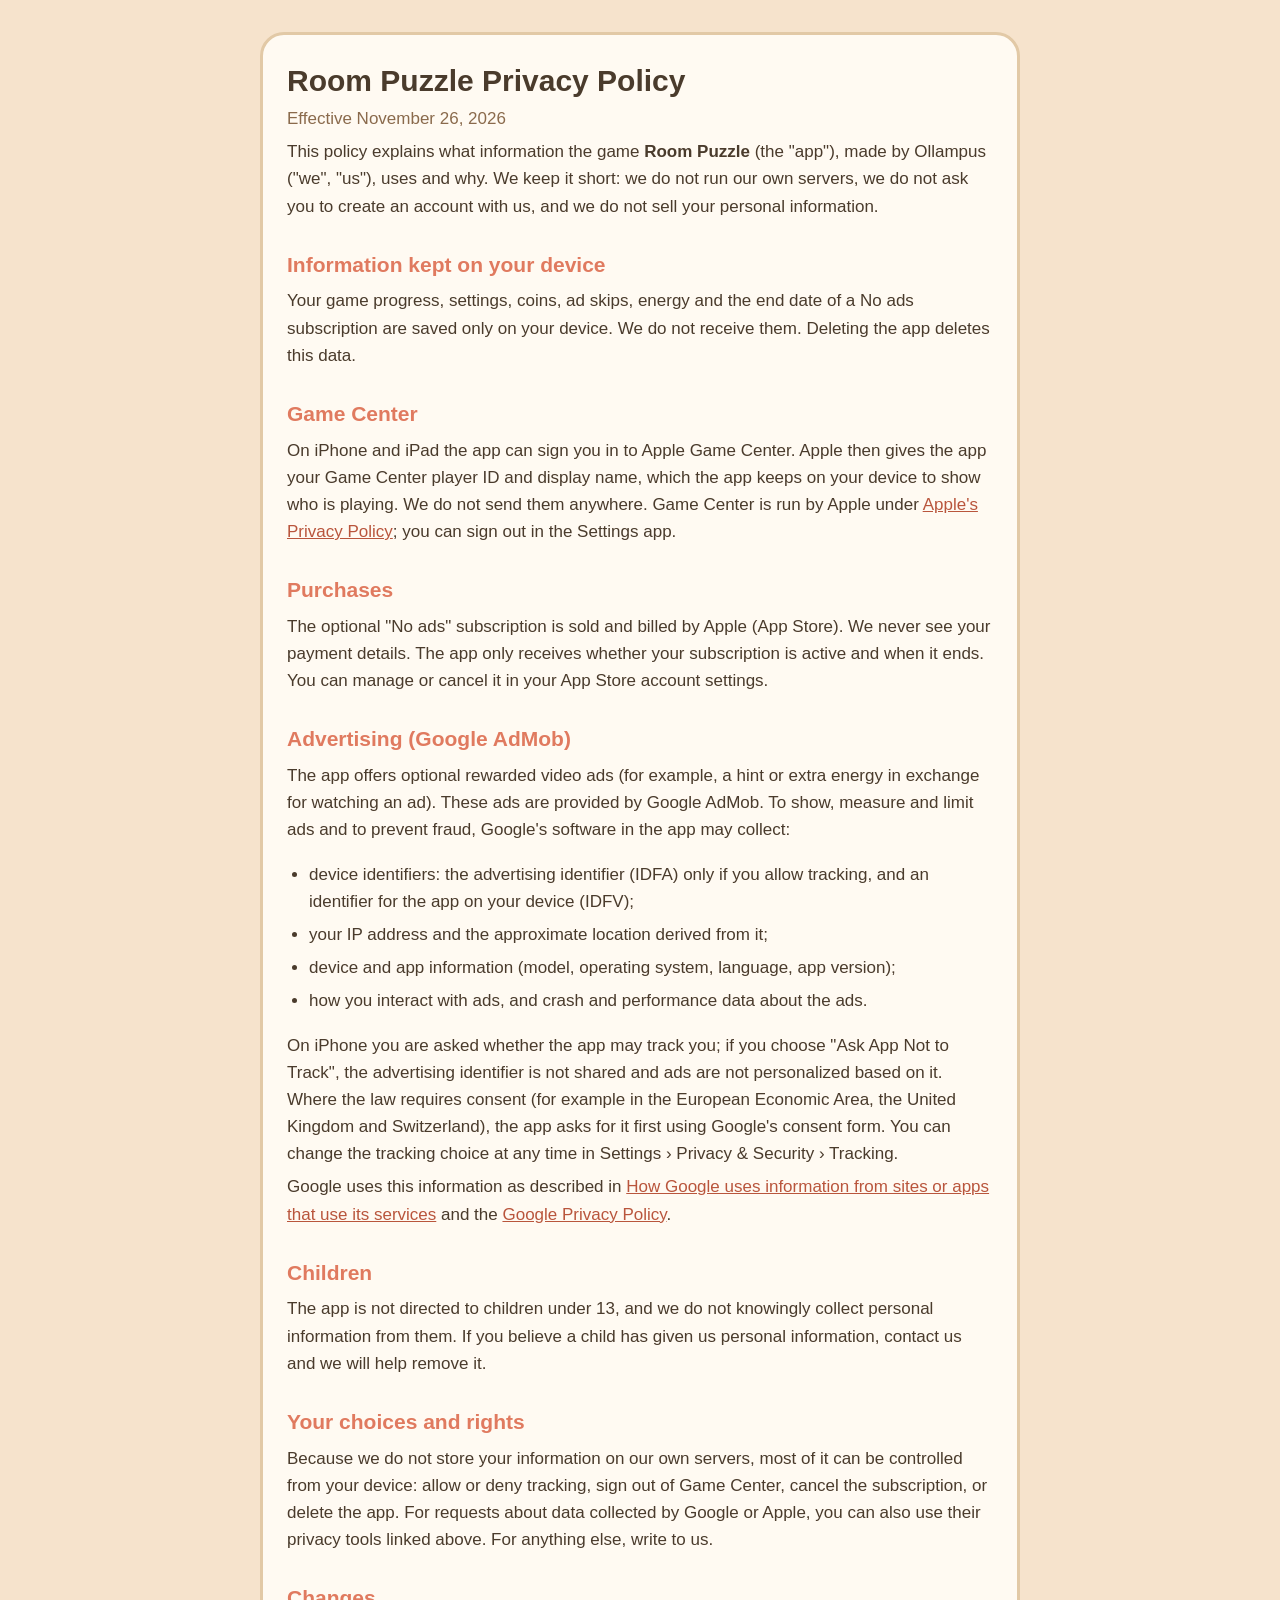
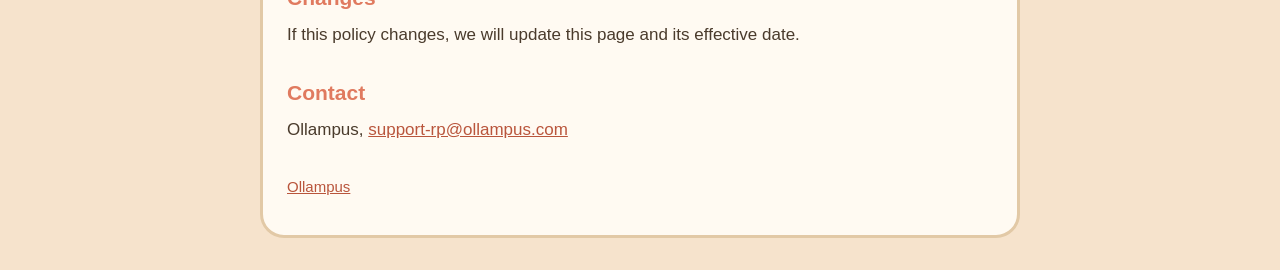
==== room-puzzle/privacy/index.html @ 0156be34 "Update site from room-puzzle c24eb01" ====
<!doctype html>
<html lang="en">
<head>
<meta charset="utf-8">
<meta name="viewport" content="width=device-width, initial-scale=1">
<title>Room Puzzle Privacy</title>
<meta name="description" content="Privacy Policy of the Room Puzzle game by Ollampus.">
<link rel="stylesheet" href="/style.css">
</head>
<body>
<main>
  <h1>Room Puzzle Privacy Policy</h1>
  <p class="sub">Effective November 26, 2026</p>

  <p>This policy explains what information the game <strong>Room Puzzle</strong> (the "app"), made by
    Ollampus ("we", "us"), uses and why. We keep it short: we do not run our own servers, we do not
    ask you to create an account with us, and we do not sell your personal information.</p>

  <h2>Information kept on your device</h2>
  <p>Your game progress, settings, coins, ad skips, energy and the end date of a No ads subscription
    are saved only on your device. We do not receive them. Deleting the app deletes this data.</p>

  <h2>Game Center</h2>
  <p>On iPhone and iPad the app can sign you in to Apple Game Center. Apple then gives the app your
    Game Center player ID and display name, which the app keeps on your device to show who is
    playing. We do not send them anywhere. Game Center is run by Apple under
    <a href="https://www.apple.com/legal/privacy/">Apple's Privacy Policy</a>; you can sign out in
    the Settings app.</p>

  <h2>Purchases</h2>
  <p>The optional "No ads" subscription is sold and billed by Apple (App Store). We never see your
    payment details. The app only receives whether your subscription is active and when it ends.
    You can manage or cancel it in your App Store account settings.</p>

  <h2>Advertising (Google AdMob)</h2>
  <p>The app offers optional rewarded video ads (for example, a hint or extra energy in exchange for
    watching an ad). These ads are provided by Google AdMob. To show, measure and limit ads and to
    prevent fraud, Google's software in the app may collect:</p>
  <ul>
    <li>device identifiers: the advertising identifier (IDFA) only if you allow tracking, and an
      identifier for the app on your device (IDFV);</li>
    <li>your IP address and the approximate location derived from it;</li>
    <li>device and app information (model, operating system, language, app version);</li>
    <li>how you interact with ads, and crash and performance data about the ads.</li>
  </ul>
  <p>On iPhone you are asked whether the app may track you; if you choose "Ask App Not to Track",
    the advertising identifier is not shared and ads are not personalized based on it. Where the law
    requires consent (for example in the European Economic Area, the United Kingdom and Switzerland),
    the app asks for it first using Google's consent form. You can change the tracking choice at any
    time in Settings › Privacy &amp; Security › Tracking.</p>
  <p>Google uses this information as described in
    <a href="https://policies.google.com/technologies/partner-sites">How Google uses information from
    sites or apps that use its services</a> and the
    <a href="https://policies.google.com/privacy">Google Privacy Policy</a>.</p>

  <h2>Children</h2>
  <p>The app is not directed to children under 13, and we do not knowingly collect personal
    information from them. If you believe a child has given us personal information, contact us and
    we will help remove it.</p>

  <h2>Your choices and rights</h2>
  <p>Because we do not store your information on our own servers, most of it can be controlled from
    your device: allow or deny tracking, sign out of Game Center, cancel the subscription, or delete
    the app. For requests about data collected by Google or Apple, you can also use their privacy
    tools linked above. For anything else, write to us.</p>

  <h2>Changes</h2>
  <p>If this policy changes, we will update this page and its effective date.</p>

  <h2>Contact</h2>
  <p>Ollampus, <a href="mailto:support-rp@ollampus.com">support-rp@ollampus.com</a></p>

  <footer><a href="/">Ollampus</a></footer>
</main>
</body>
</html>
---- style.css ----
:root {
  --ink: #4a3b2c;
  --sub: #8a6a4c;
  --paper: #fffaf2;
  --bg: #f6e3cc;
  --edge: #e2c9a6;
  --accent: #e07a5f;
}
* { box-sizing: border-box; }
body {
  margin: 0;
  background: var(--bg);
  color: var(--ink);
  font: 17px/1.6 -apple-system, BlinkMacSystemFont, "Segoe UI", Roboto, Helvetica, Arial, sans-serif;
}
main {
  max-width: 760px;
  margin: 32px auto;
  padding: 28px 24px 36px;
  background: var(--paper);
  border: 3px solid var(--edge);
  border-radius: 24px;
}
@media (max-width: 800px) { main { margin: 16px; } }
h1 { font-size: 30px; line-height: 1.2; margin: 0 0 6px; }
h2 { font-size: 21px; margin: 28px 0 6px; color: var(--accent); }
p, li { margin: 6px 0; }
ul { padding-left: 22px; }
a { color: #b9553c; }
.sub { color: var(--sub); margin-top: 0; }
.app { display: flex; gap: 16px; align-items: center; margin: 20px 0; }
.app img { width: 88px; height: 88px; border-radius: 20px; border: 2px solid var(--edge); }
footer { margin-top: 32px; color: var(--sub); font-size: 15px; }
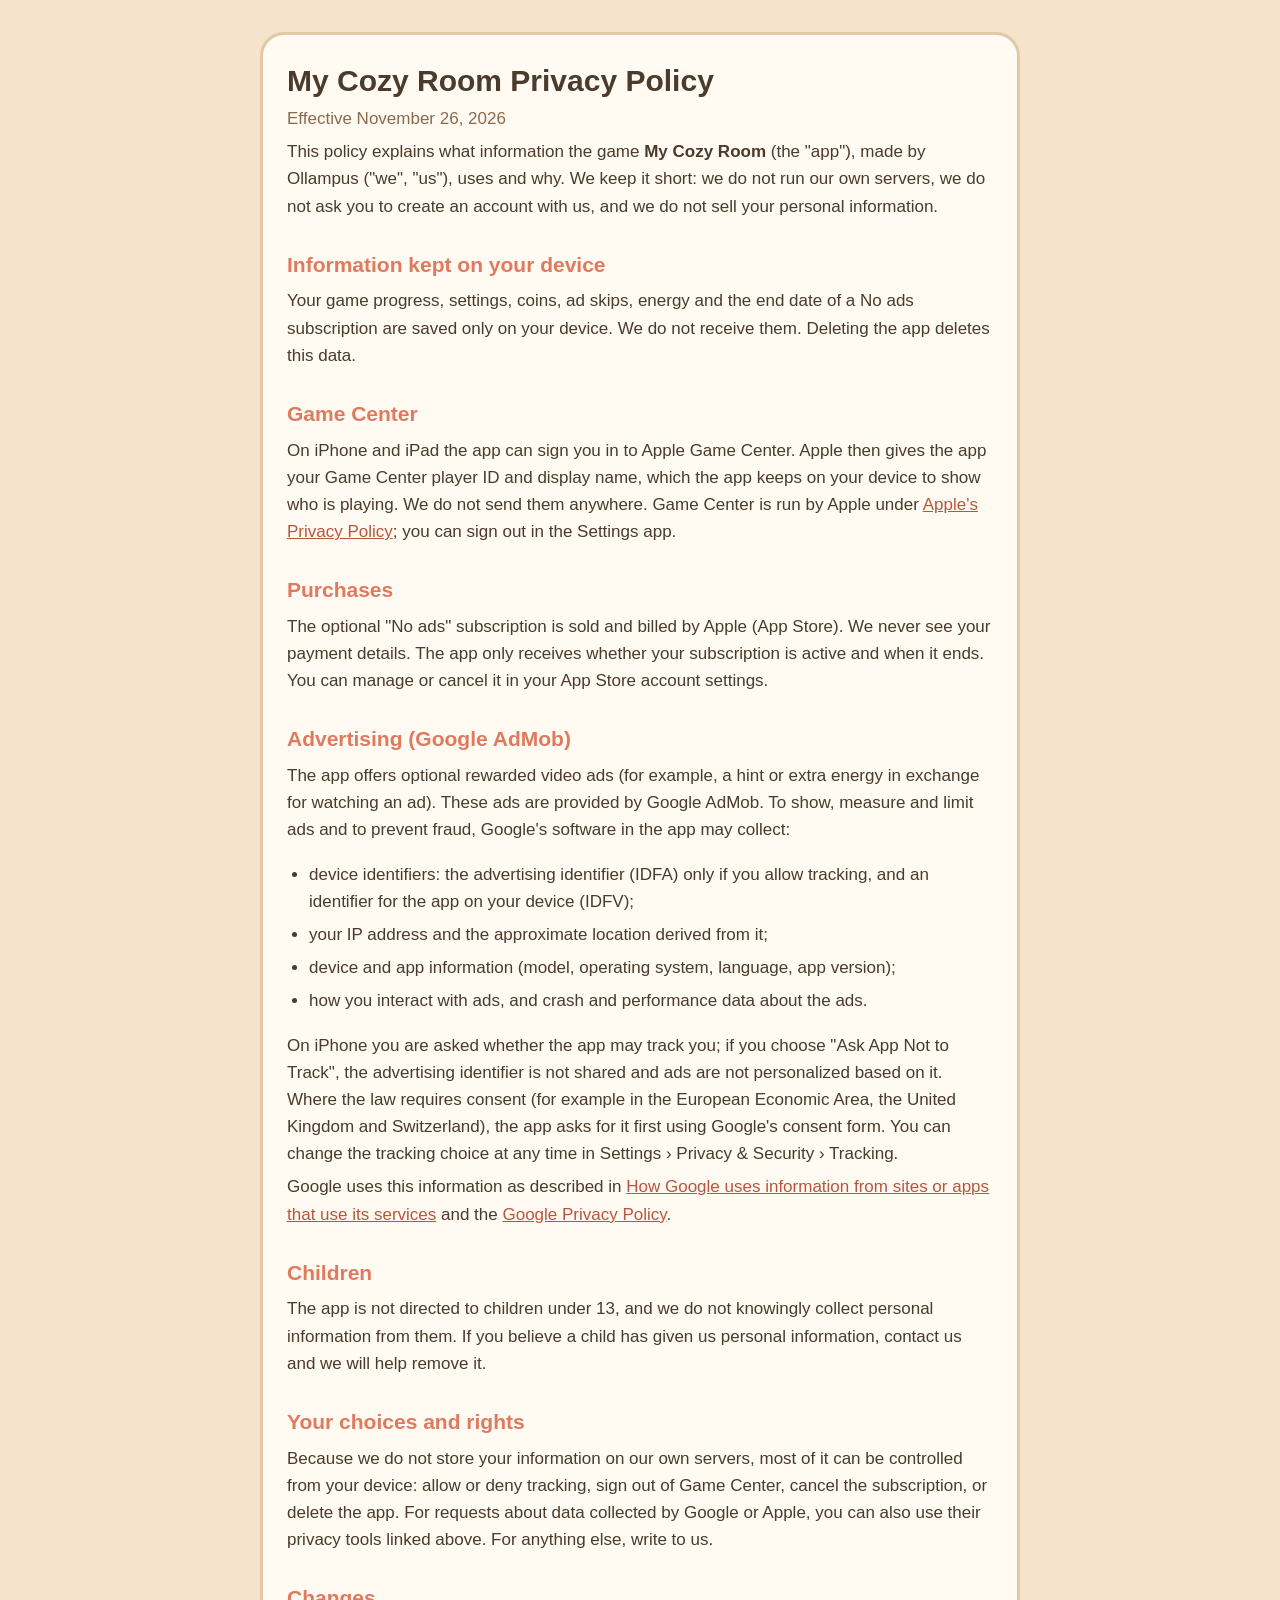
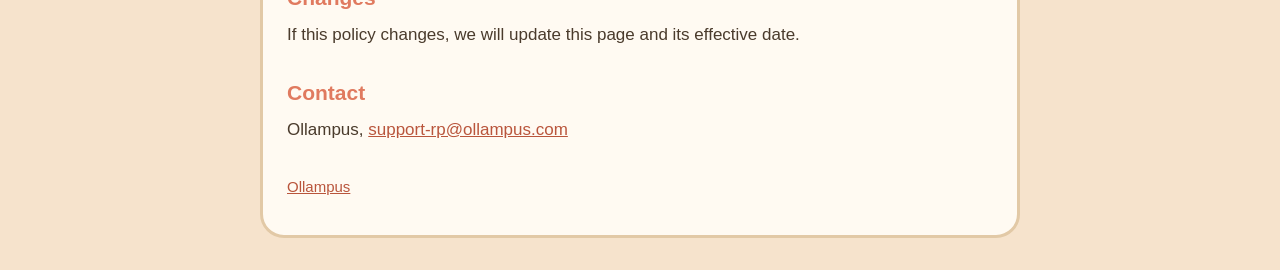
==== commit 538eda07: "Update site from room-puzzle e264bd6" ====
--- a/room-puzzle/privacy/index.html
+++ b/room-puzzle/privacy/index.html
@@ -3,16 +3,19 @@
 <head>
 <meta charset="utf-8">
 <meta name="viewport" content="width=device-width, initial-scale=1">
-<title>Room Puzzle Privacy</title>
-<meta name="description" content="Privacy Policy of the Room Puzzle game by Ollampus.">
+<title>My Cozy Room Privacy</title>
+<meta name="description" content="Privacy Policy of the My Cozy Room game by Ollampus.">
+<link rel="icon" href="/favicon.ico" sizes="any">
+<link rel="icon" href="/icon.svg" type="image/svg+xml">
+<link rel="apple-touch-icon" href="/apple-touch-icon.png">
 <link rel="stylesheet" href="/style.css">
 </head>
 <body>
 <main>
-  <h1>Room Puzzle Privacy Policy</h1>
+  <h1>My Cozy Room Privacy Policy</h1>
   <p class="sub">Effective November 26, 2026</p>
 
-  <p>This policy explains what information the game <strong>Room Puzzle</strong> (the "app"), made by
+  <p>This policy explains what information the game <strong>My Cozy Room</strong> (the "app"), made by
     Ollampus ("we", "us"), uses and why. We keep it short: we do not run our own servers, we do not
     ask you to create an account with us, and we do not sell your personal information.</p>
 
--- a/style.css
+++ b/style.css
@@ -27,6 +27,8 @@
 p, li { margin: 6px 0; }
 ul { padding-left: 22px; }
 a { color: #b9553c; }
+h1.logo { margin: 0 0 4px -10px; line-height: 0; }
+h1.logo img { height: 64px; width: auto; }
 .sub { color: var(--sub); margin-top: 0; }
 .app { display: flex; gap: 16px; align-items: center; margin: 20px 0; }
 .app img { width: 88px; height: 88px; border-radius: 20px; border: 2px solid var(--edge); }
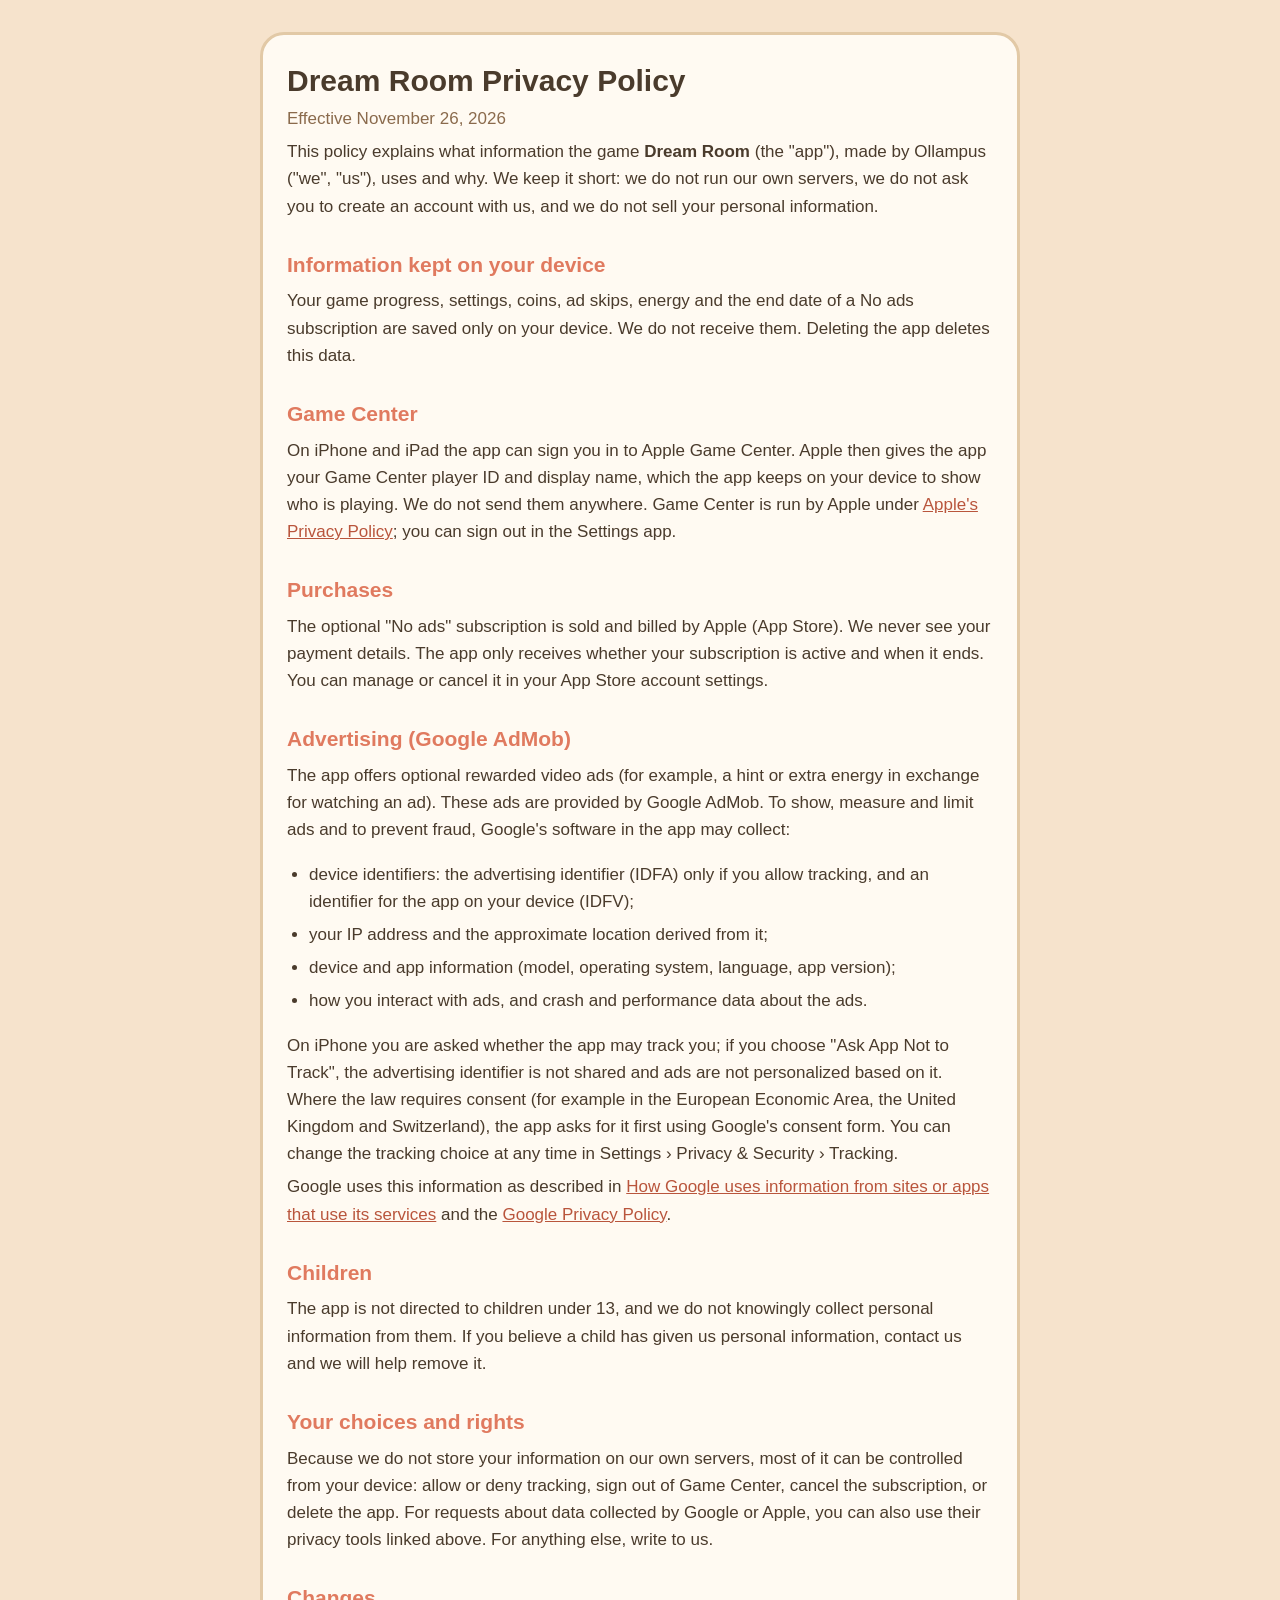
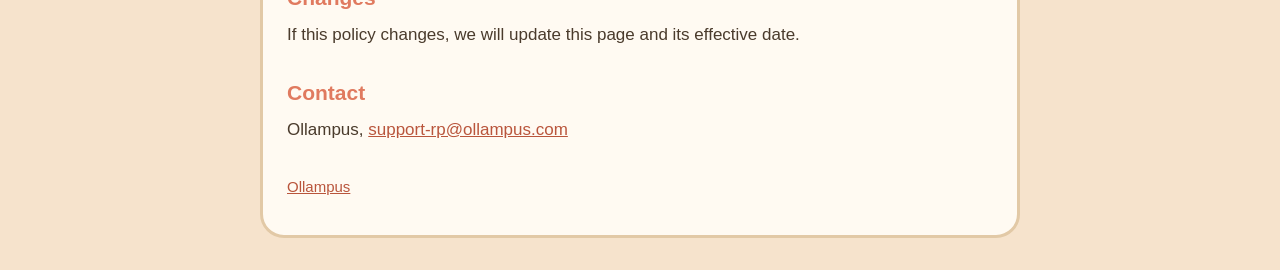
==== commit a72f0bc0: "Update site from room-puzzle cc28b5b" ====
--- a/room-puzzle/privacy/index.html
+++ b/room-puzzle/privacy/index.html
@@ -3,8 +3,8 @@
 <head>
 <meta charset="utf-8">
 <meta name="viewport" content="width=device-width, initial-scale=1">
-<title>My Cozy Room Privacy</title>
-<meta name="description" content="Privacy Policy of the My Cozy Room game by Ollampus.">
+<title>Dream Room Privacy</title>
+<meta name="description" content="Privacy Policy of the Dream Room game by Ollampus.">
 <link rel="icon" href="/favicon.ico" sizes="any">
 <link rel="icon" href="/icon.svg" type="image/svg+xml">
 <link rel="apple-touch-icon" href="/apple-touch-icon.png">
@@ -12,10 +12,10 @@
 </head>
 <body>
 <main>
-  <h1>My Cozy Room Privacy Policy</h1>
+  <h1>Dream Room Privacy Policy</h1>
   <p class="sub">Effective November 26, 2026</p>
 
-  <p>This policy explains what information the game <strong>My Cozy Room</strong> (the "app"), made by
+  <p>This policy explains what information the game <strong>Dream Room</strong> (the "app"), made by
     Ollampus ("we", "us"), uses and why. We keep it short: we do not run our own servers, we do not
     ask you to create an account with us, and we do not sell your personal information.</p>
 
